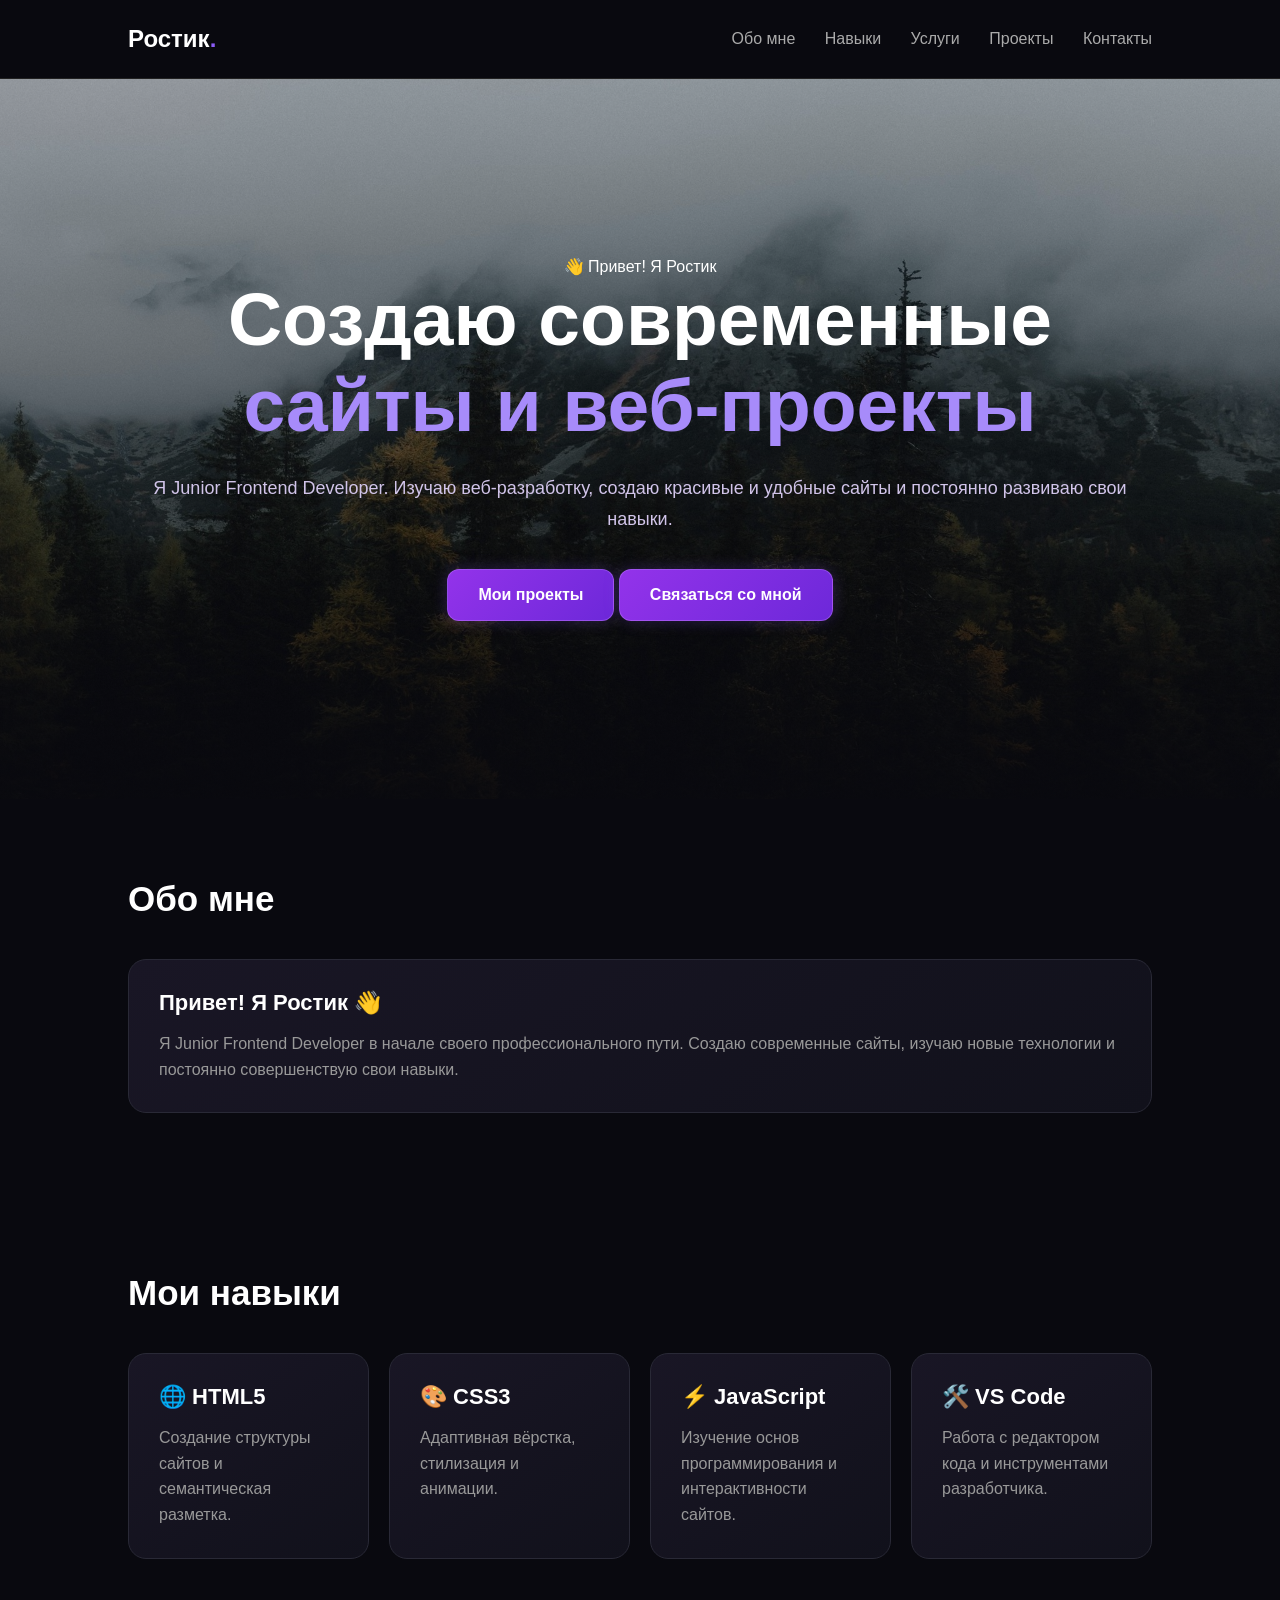
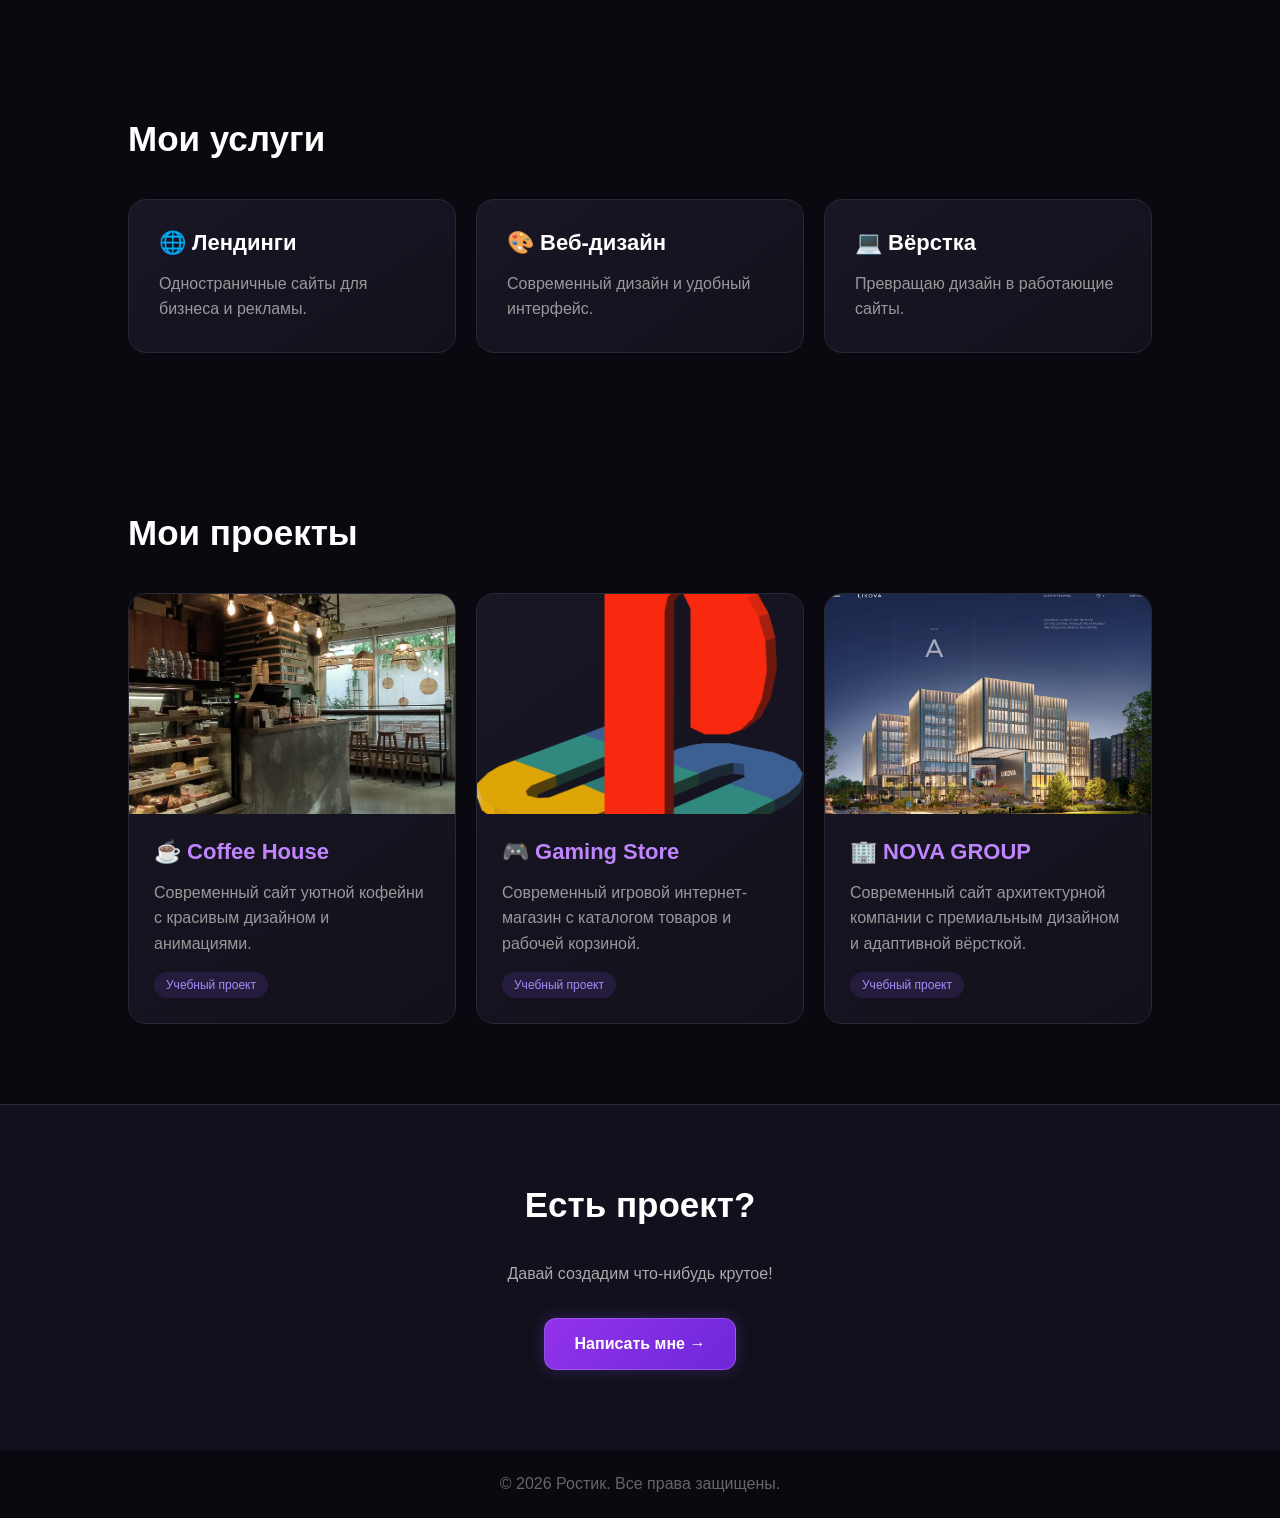
==== index.html @ 7231b983 "Add files via upload Add portfolio website files" ====
<!DOCTYPE html>
<html lang="ru">
<head>
<meta charset="UTF-8">
<meta name="viewport" content="width=device-width, initial-scale=1.0">
<title>Ростик — Junior Frontend Developer</title>

<style>
* {
    margin: 0;
    padding: 0;
    box-sizing: border-box;
}

html {
    scroll-behavior: smooth;
}

body {
    background: #09090f;
    color: white;
    font-family: Arial, sans-serif;
}

header {
    display: flex;
    justify-content: space-between;
    align-items: center;
    padding: 25px 10%;
    border-bottom: 1px solid #222;
}

.logo {
    font-size: 24px;
    font-weight: bold;
}

.logo span {
    color: #8b5cf6;
}

nav a {
    color: #aaa;
    text-decoration: none;
    margin-left: 25px;
    transition: 0.3s;
}

nav a:hover {
    color: white;
}


.hero {
    min-height: 80vh;
    display: flex;
    flex-direction: column;
    justify-content: center;
    align-items: center;
    text-align: center;
    padding: 30px 20px;

    /* Фоновое изображение */
    background-image:
    linear-gradient(
        to bottom,
        rgba(5, 5, 10, 0.25) 0%,
        rgba(5, 5, 10, 0.55) 60%,
        #09090f 100%
    ),
    url("imeges/mountains.jpg");

    background-size: cover;
    background-position: center;
    background-repeat: no-repeat;
    background-attachment: fixed;
}


.tag {
    color: #a78bfa;
    background: #1c1530;
    padding: 10px 18px;
    border-radius: 30px;
    margin-bottom: 30px;
}

h1 {
    font-size: clamp(40px, 7vw, 75px);
    width: 100%;
    max-width: 1200px;
    margin-bottom: 25px;
}

h1 span {
    color: #a78bfa;
}

.hero-text {
    color: #d1c4e9;
    font-size: 18px;
    width: 100%;
    max-width: 1000px;
    line-height: 1.7;
    margin: 25px auto 35px;
}


.btn {
    display: inline-block;
    position: relative;
    background: linear-gradient(135deg, #9333ea, #6d28d9);
    color: white;
    padding: 16px 30px;
    border: 1px solid rgba(192, 132, 252, 0.4);
    border-radius: 12px;
    text-decoration: none;
    font-weight: bold;

    box-shadow: 0 0 15px rgba(139, 92, 246, 0.25);

    transition: all 0.3s ease;
}

.btn:hover {
    transform: translateY(-5px);
    background: linear-gradient(135deg, #a855f7, #7c3aed);

    box-shadow:
        0 0 15px rgba(168, 85, 247, 0.6),
        0 0 35px rgba(124, 58, 237, 0.4);
}

.btn:active {
    transform: translateY(-1px);
}

section {
    padding: 80px 10%;
}

.section-title {
    font-size: 35px;
    margin-bottom: 40px;
}

.cards {
    display: grid;
    grid-template-columns: repeat(auto-fit, minmax(230px, 1fr));
    gap: 20px;
}


.card {
    position: relative;
    overflow: hidden;

    background: linear-gradient(
        145deg,
        #191625,
        #11111b
    );

    border: 1px solid #292936;
    border-radius: 18px;
    padding: 30px;

    transition: all 0.35s ease;
}

.card:hover {
    transform: translateY(-10px) scale(1.02);

    border-color: #a855f7;

    box-shadow:
        0 10px 25px rgba(139, 92, 246, 0.25),
        0 0 25px rgba(139, 92, 246, 0.2);
}

.card::before {
    content: "";
    position: absolute;
    top: 0;
    left: -100%;

    width: 100%;
    height: 100%;

    background: linear-gradient(
        120deg,
        transparent,
        rgba(168, 85, 247, 0.12),
        transparent
    );

    transition: left 0.6s ease;
    pointer-events: none;
}

.card:hover::before {
    left: 100%;
}

.card h3 {
    margin-bottom: 15px;
    font-size: 22px;
}

.card p {
    color: #999;
    line-height: 1.6;
}

.contact {
    text-align: center;
    background: #12101d;
    border-top: 1px solid #292936;
}

.contact p {
    color: #aaa;
    margin: 20px 0 35px;
}

footer {
    text-align: center;
    color: #666;
    padding: 25px;
}

@media (max-width: 600px) {
    header {
        padding: 20px;
        flex-direction: column;
        gap: 20px;
    }

    nav a {
        margin: 0 8px;
    }

    section {
        padding: 60px 20px;
    }

    .hero {
        background-attachment: scroll;
    }
}

.hero-title {
    animation: appear 1s ease forwards;
}

.hero-title {
    animation: appear 1s ease forwards;
}

@keyframes appear {
    from {
        opacity: 0;
        transform: translateY(30px);
    }

    to {
        opacity: 1;
        transform: translateY(0);
    }
}

.project-status {
    display: inline-block;
    margin-top: 15px;
    padding: 6px 12px;
    background: #251b3d;
    color: #a78bfa;
    border-radius: 20px;
    font-size: 12px;
}


.project-card {
    padding: 0;
    overflow: hidden;
}

.project-card img {
    display: block;
    width: 100%;
    height: 220px;
    object-fit: cover;
    transition: transform 0.5s ease;
}

.project-card:hover img {
    transform: scale(1.06);
}

.project-info {
    padding: 25px;
}

.project-info h3 {
    color: #c084fc;
    margin-bottom: 15px;
}

.project-card {
    display: block;
    text-decoration: none;
    color: inherit;
    cursor: pointer;
} 

</style>
</head>

<body>

<header>
    <div class="logo">Ростик<span>.</span></div>
   <nav>
    <a href="#about">Обо мне</a>
    <a href="#skills">Навыки</a>
    <a href="#services">Услуги</a>
    <a href="#projects">Проекты</a>
    <a href="#contact">Контакты</a>
</nav>
</header>

<main>
    <section class="hero" id="home">
    <div class="hero-content">
        <span class="hero-tag">👋 Привет! Я Ростик</span>

        <h1 class="hero-title">
    Создаю современные<br>
    <span>сайты и веб-проекты</span>
</h1>

        <p class="hero-text">
            Я Junior Frontend Developer. Изучаю веб-разработку, создаю красивые и удобные сайты и постоянно развиваю свои навыки.
        </p>

        <div class="hero-buttons">
            <a href="#projects" class="btn">Мои проекты</a>
            <a href="#contact" class="btn btn-outline">Связаться со мной</a>
        </div>
    </div>
</section>

    <section id="about">
        <h2 class="section-title">Обо мне</h2>
        <div class="card">
            <h3>Привет! Я Ростик 👋</h3>
           <p>
    Я Junior Frontend Developer в начале своего профессионального пути.
    Создаю современные сайты, изучаю новые технологии
    и постоянно совершенствую свои навыки.
</p>
        </div>
    </section>

    <section id="skills">
    <h2 class="section-title">Мои навыки</h2>

    <div class="cards">

        <div class="card">
            <h3>🌐 HTML5</h3>
            <p>
                Создание структуры сайтов
                и семантическая разметка.
            </p>
        </div>

        <div class="card">
            <h3>🎨 CSS3</h3>
            <p>
                Адаптивная вёрстка,
                стилизация и анимации.
            </p>
        </div>

        <div class="card">
            <h3>⚡ JavaScript</h3>
            <p>
                Изучение основ программирования
                и интерактивности сайтов.
            </p>
        </div>

        <div class="card">
            <h3>🛠️ VS Code</h3>
            <p>
                Работа с редактором кода
                и инструментами разработчика.
            </p>
        </div>

    </div>
</section>

    <section id="services">
        <h2 class="section-title">Мои услуги</h2>

        <div class="cards">
            <div class="card">
                <h3>🌐 Лендинги</h3>
                <p>Одностраничные сайты для бизнеса и рекламы.</p>
            </div>

            <div class="card">
                <h3>🎨 Веб-дизайн</h3>
                <p>Современный дизайн и удобный интерфейс.</p>
            </div>

            <div class="card">
                <h3>💻 Вёрстка</h3>
                <p>Превращаю дизайн в работающие сайты.</p>
            </div>
        </div>
    </section>

<section id="projects">
    <h2 class="section-title">Мои проекты</h2>

    <div class="cards">
    
<a href="coffee.html" class="card project-card">
    <img src="imeges/coffee.jpg" alt="Сайт кофейни">

    <div class="project-info">
        <h3>☕ Coffee House</h3>

        <p>
            Современный сайт уютной кофейни
            с красивым дизайном и анимациями.
        </p>

        <span class="project-status">Учебный проект</span>
    </div>
</a>

        
<a href="gaming.html" class="card project-card">
    <img src="imeges/logo.jpg" alt="Gaming Store">

    <div class="project-info">
        <h3>🎮 Gaming Store</h3>

        <p>
            Современный игровой интернет-магазин
            с каталогом товаров и рабочей корзиной.
        </p>

        <span class="project-status">Учебный проект</span>
    </div>
</a>

     <a href="company.html" class="card project-card">
    <img src="imeges/nova-group.jpg" alt="NOVA GROUP">

    <div class="project-info">
        <h3>🏢 NOVA GROUP</h3>
        <p>
            Современный сайт архитектурной компании
            с премиальным дизайном и адаптивной вёрсткой.
        </p>
        <span class="project-status">Учебный проект</span>
    </div>
</a>

    </div>
</section>
 
    <section class="contact" id="contact">
        <h2 class="section-title">Есть проект?</h2>
        <p>Давай создадим что-нибудь крутое!</p>
        <a href="mailto:forzaxstorm@email.com" class="btn">
            Написать мне →
        </a>
    </section>
</main>

<footer>
    © 2026 Ростик. Все права защищены.
</footer>

<script>
const observer = new IntersectionObserver((entries) => {
    entries.forEach((entry) => {
        if (entry.isIntersecting) {
            entry.target.classList.add("active");
            observer.unobserve(entry.target);
        }
    });
}, {
    threshold: 0.15
});

document.querySelectorAll(
    ".section-title, .card"
).forEach((element) => {
    element.classList.add("reveal");
    observer.observe(element);
});
</script>

</body>
</html>
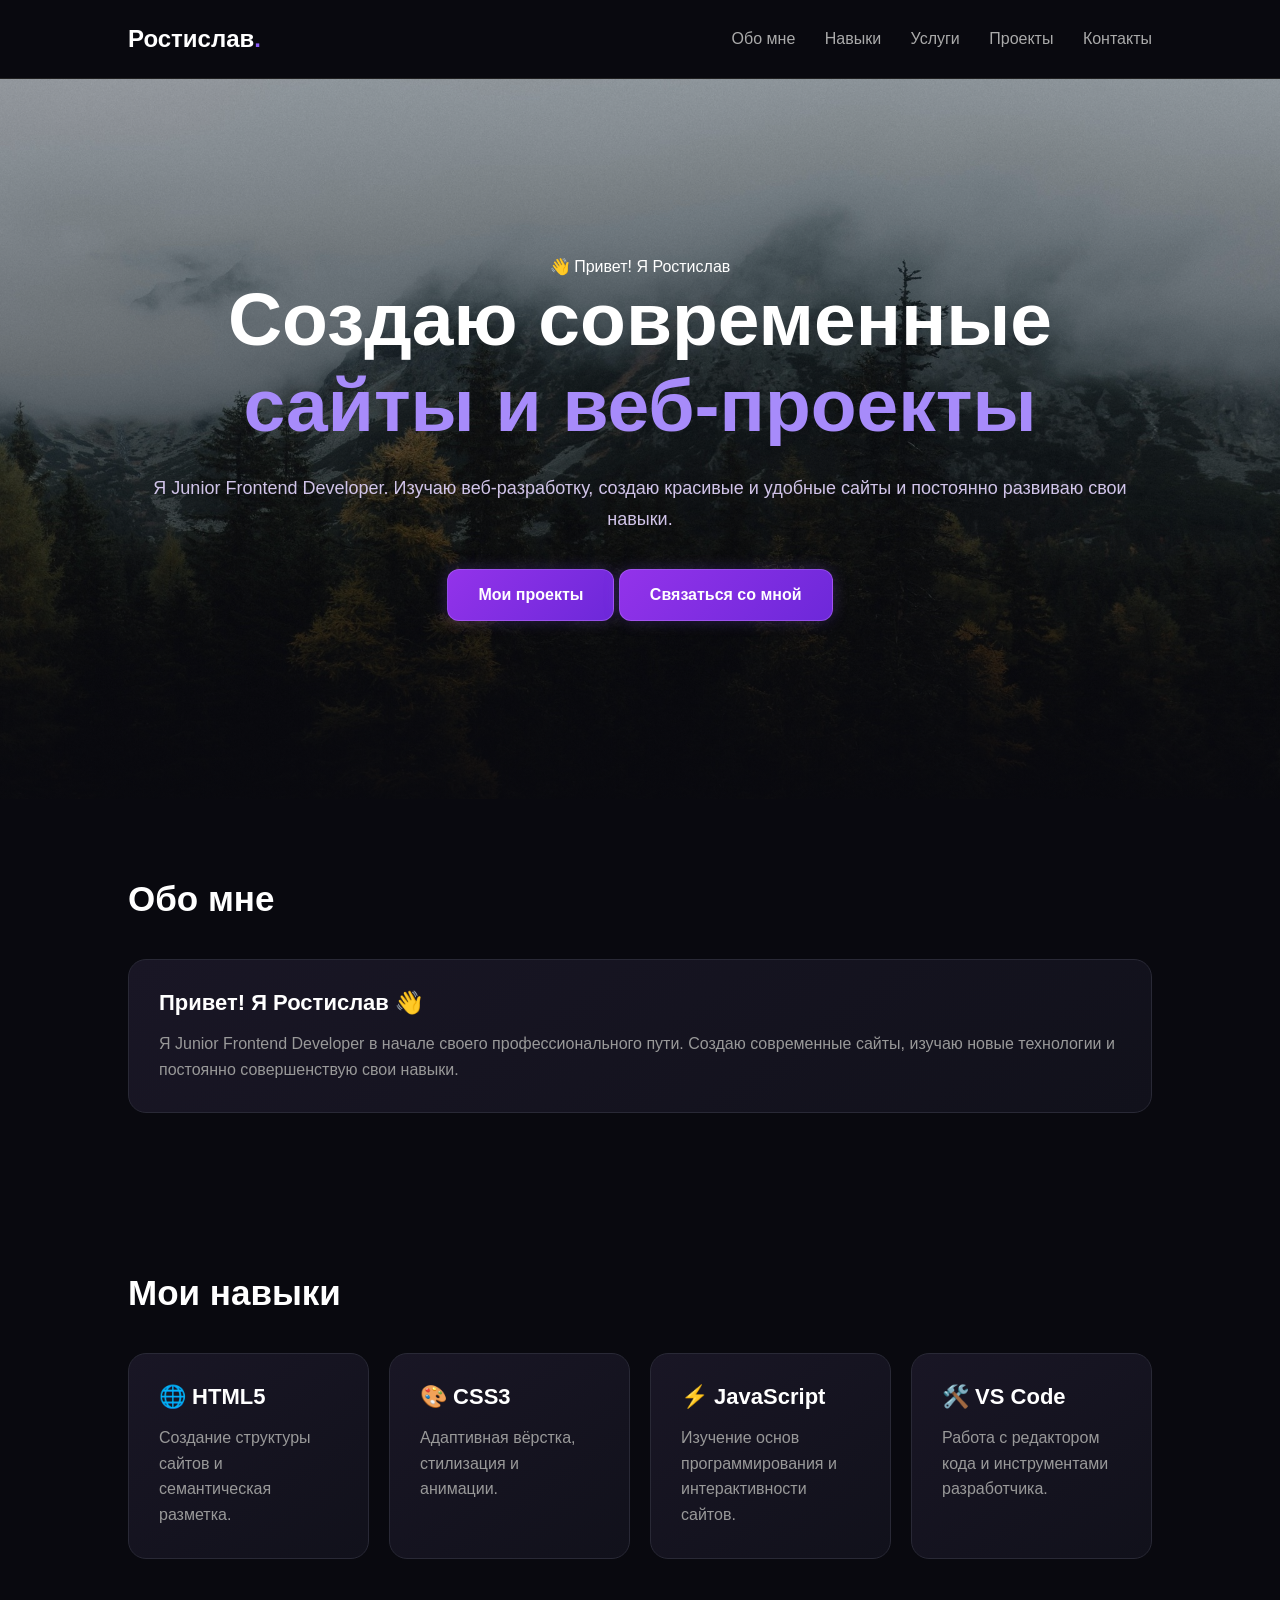
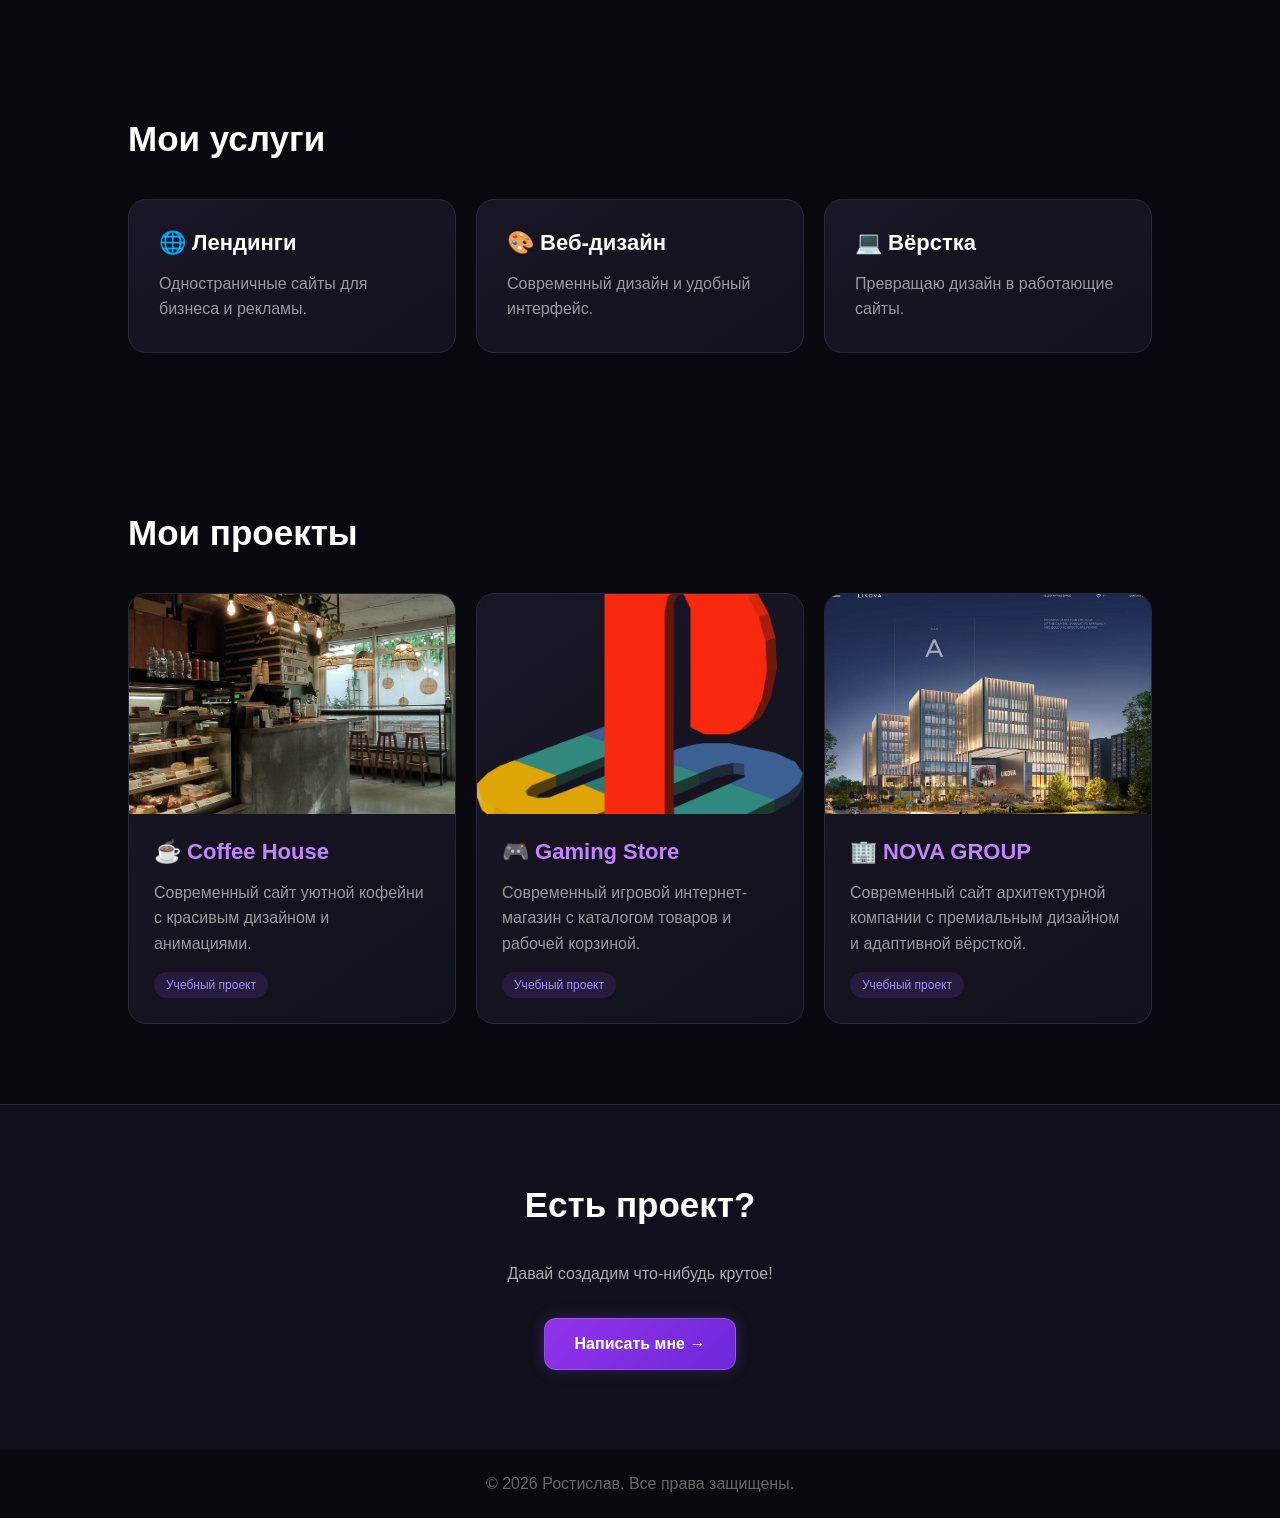
==== commit cf65b18f: "Update index.html" ====
--- a/index.html
+++ b/index.html
@@ -4,7 +4,7 @@
 <head>
 <meta charset="UTF-8">
 <meta name="viewport" content="width=device-width, initial-scale=1.0">
-<title>Ростик — Junior Frontend Developer</title>
+<title>Ростислав — Junior Frontend Developer</title>
 
 <style>
 * {
@@ -320,7 +320,7 @@
 <body>
 
 <header>
-    <div class="logo">Ростик<span>.</span></div>
+    <div class="logo">Ростислав<span>.</span></div>
    <nav>
     <a href="#about">Обо мне</a>
     <a href="#skills">Навыки</a>
@@ -333,7 +333,7 @@
 <main>
     <section class="hero" id="home">
     <div class="hero-content">
-        <span class="hero-tag">👋 Привет! Я Ростик</span>
+        <span class="hero-tag">👋 Привет! Я Ростислав</span>
 
         <h1 class="hero-title">
     Создаю современные<br>
@@ -354,7 +354,7 @@
     <section id="about">
         <h2 class="section-title">Обо мне</h2>
         <div class="card">
-            <h3>Привет! Я Ростик 👋</h3>
+            <h3>Привет! Я Ростислав 👋</h3>
            <p>
     Я Junior Frontend Developer в начале своего профессионального пути.
     Создаю современные сайты, изучаю новые технологии
@@ -486,7 +486,7 @@
 </main>
 
 <footer>
-    © 2026 Ростик. Все права защищены.
+    © 2026 Ростислав. Все права защищены.
 </footer>
 
 <script>
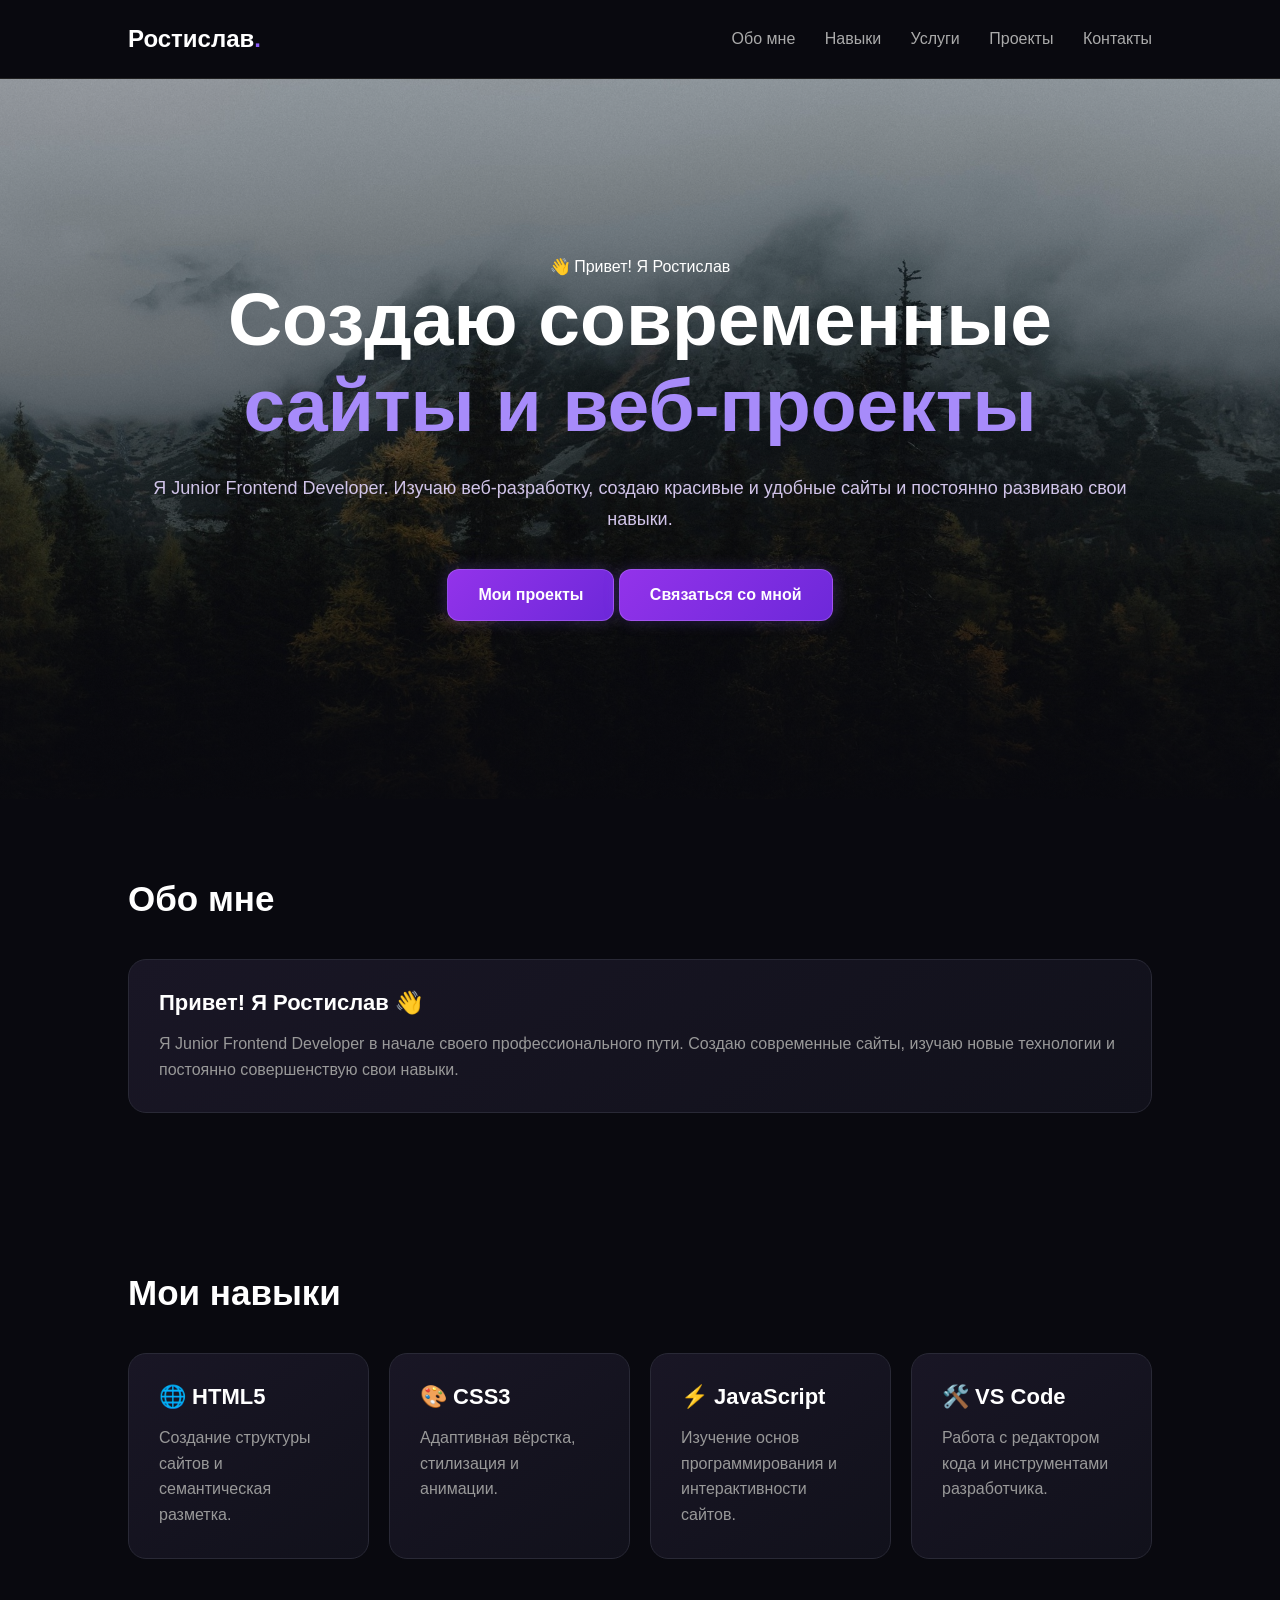
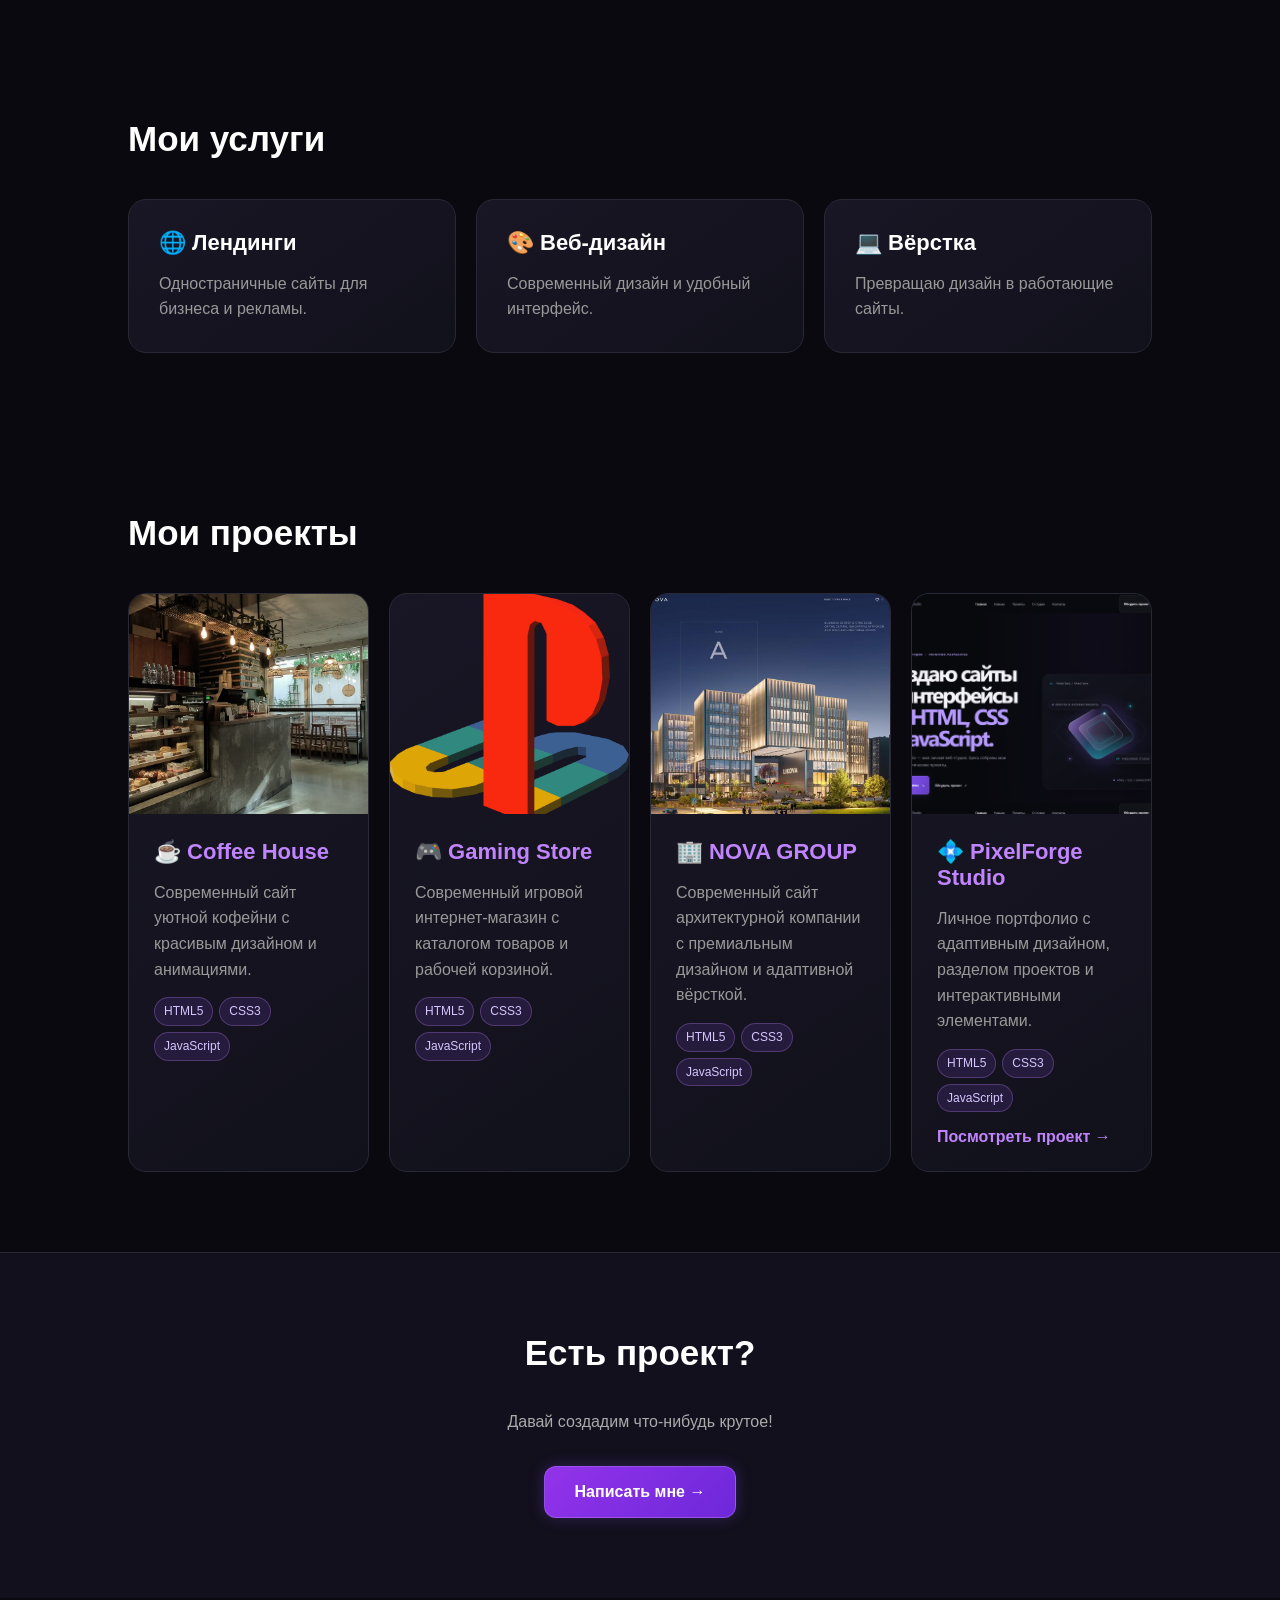
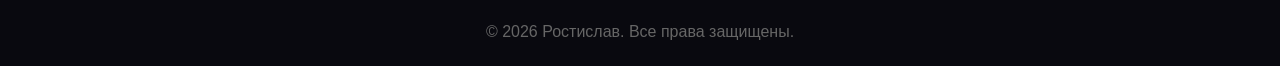
==== commit a4b9e66b: "Improve portfolio project cards and navigation Co-authored-by: Copilot <223556219+Copilot@users.nore" ====
--- a/index.html
+++ b/index.html
@@ -270,14 +270,23 @@
     }
 }
 
-.project-status {
-    display: inline-block;
+.project-tech-tags {
+    display: flex;
+    flex-wrap: wrap;
+    gap: 6px;
     margin-top: 15px;
-    padding: 6px 12px;
+    padding: 0;
+    list-style: none;
+}
+
+.project-tech-tags li {
+    padding: 5px 9px;
+    border: 1px solid rgba(192, 132, 252, 0.28);
     background: #251b3d;
-    color: #a78bfa;
+    color: #d5c6ff;
     border-radius: 20px;
     font-size: 12px;
+    line-height: 1.4;
 }
 
 
@@ -305,6 +314,17 @@
 .project-info h3 {
     color: #c084fc;
     margin-bottom: 15px;
+}
+
+.project-link {
+    display: block;
+    margin-top: 16px;
+    color: #c084fc;
+    font-weight: bold;
+}
+
+.project-card:hover .project-link {
+    color: #a78bfa;
 }
 
 .project-card {
@@ -440,7 +460,11 @@
             с красивым дизайном и анимациями.
         </p>
 
-        <span class="project-status">Учебный проект</span>
+        <ul class="project-tech-tags" aria-label="Технологии проекта">
+            <li>HTML5</li>
+            <li>CSS3</li>
+            <li>JavaScript</li>
+        </ul>
     </div>
 </a>
 
@@ -456,7 +480,11 @@
             с каталогом товаров и рабочей корзиной.
         </p>
 
-        <span class="project-status">Учебный проект</span>
+        <ul class="project-tech-tags" aria-label="Технологии проекта">
+            <li>HTML5</li>
+            <li>CSS3</li>
+            <li>JavaScript</li>
+        </ul>
     </div>
 </a>
 
@@ -469,7 +497,31 @@
             Современный сайт архитектурной компании
             с премиальным дизайном и адаптивной вёрсткой.
         </p>
-        <span class="project-status">Учебный проект</span>
+        <ul class="project-tech-tags" aria-label="Технологии проекта">
+            <li>HTML5</li>
+            <li>CSS3</li>
+            <li>JavaScript</li>
+        </ul>
+    </div>
+</a>
+
+<a href="https://forzaxstorm-crypto.github.io/portfolio/pixelforge-studio/" class="card project-card">
+    <img src="imeges/pixelforge-studio.png" alt="Главный экран PixelForge Studio с навигацией, заголовком и графической композицией">
+
+    <div class="project-info">
+        <h3>💠 PixelForge Studio</h3>
+
+        <p>
+            Личное портфолио с адаптивным дизайном,
+            разделом проектов и интерактивными элементами.
+        </p>
+
+        <ul class="project-tech-tags" aria-label="Технологии проекта">
+            <li>HTML5</li>
+            <li>CSS3</li>
+            <li>JavaScript</li>
+        </ul>
+        <span class="project-link">Посмотреть проект →</span>
     </div>
 </a>
 
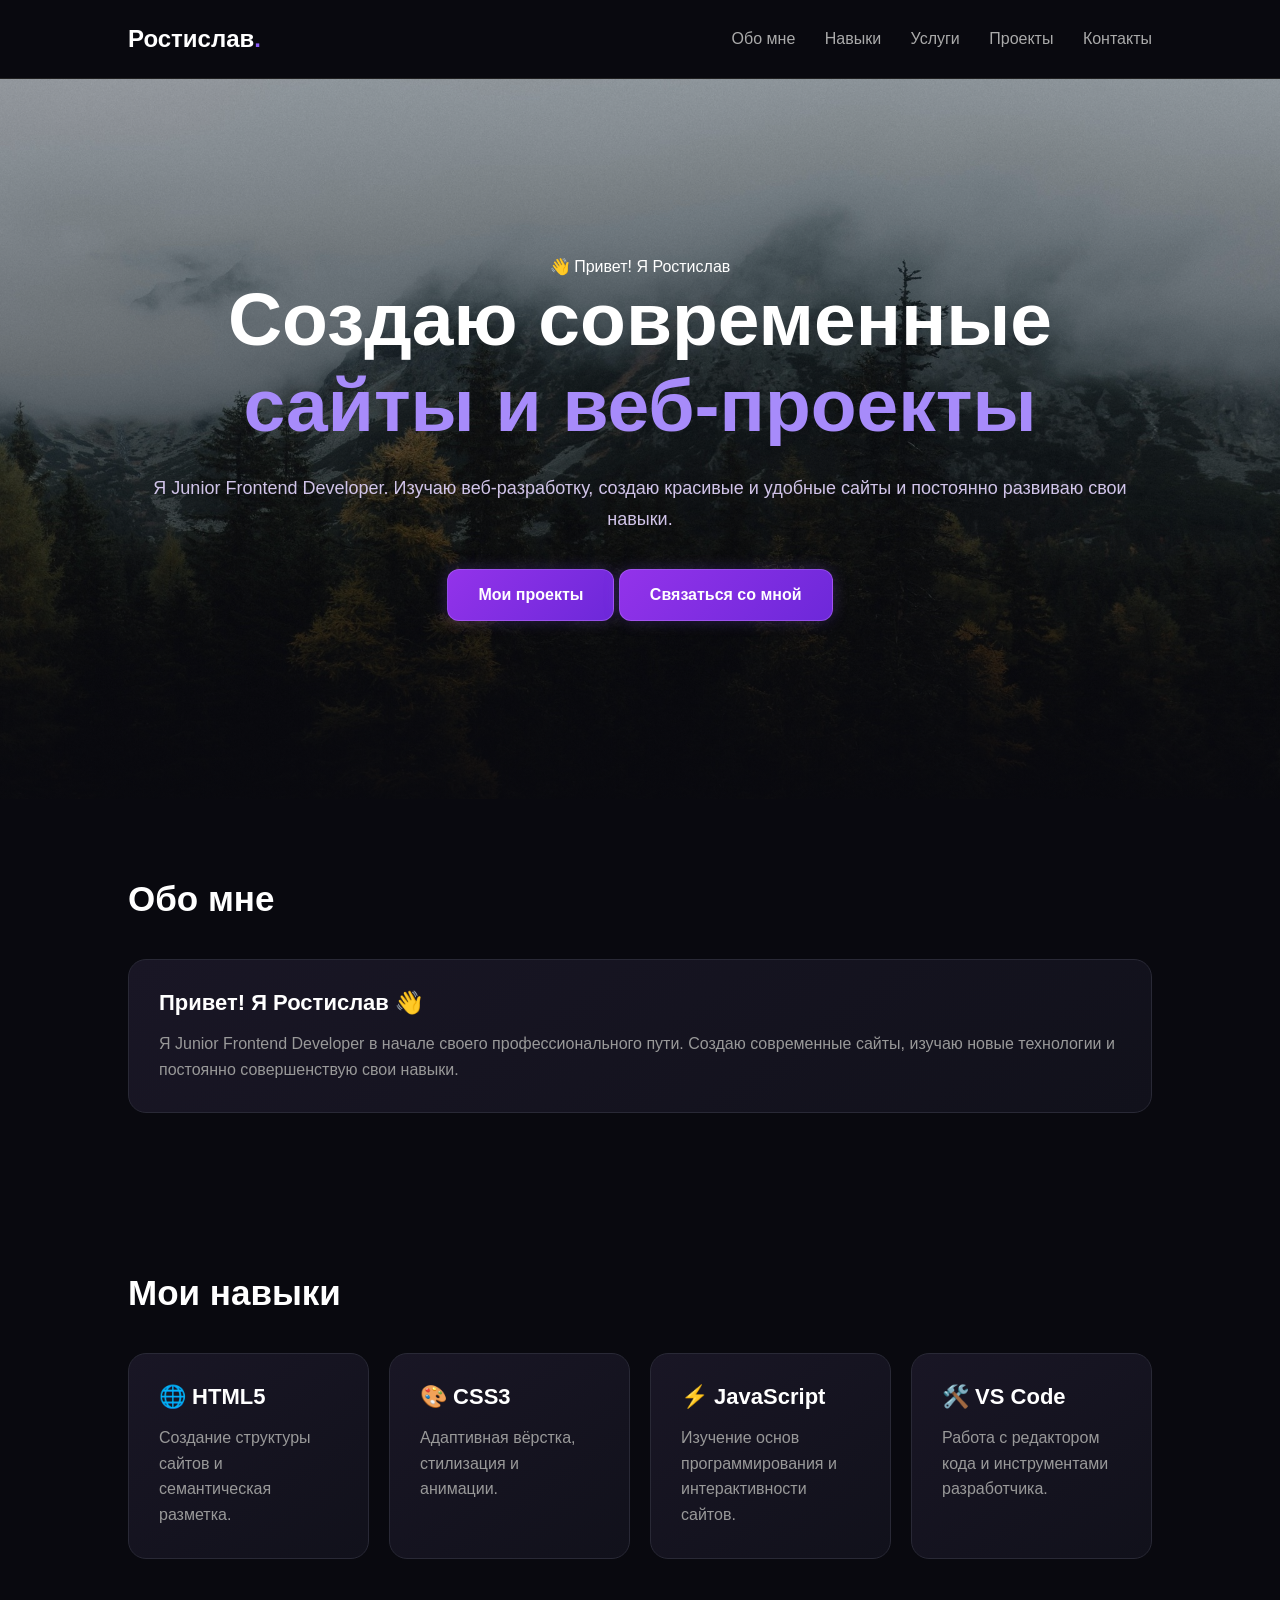
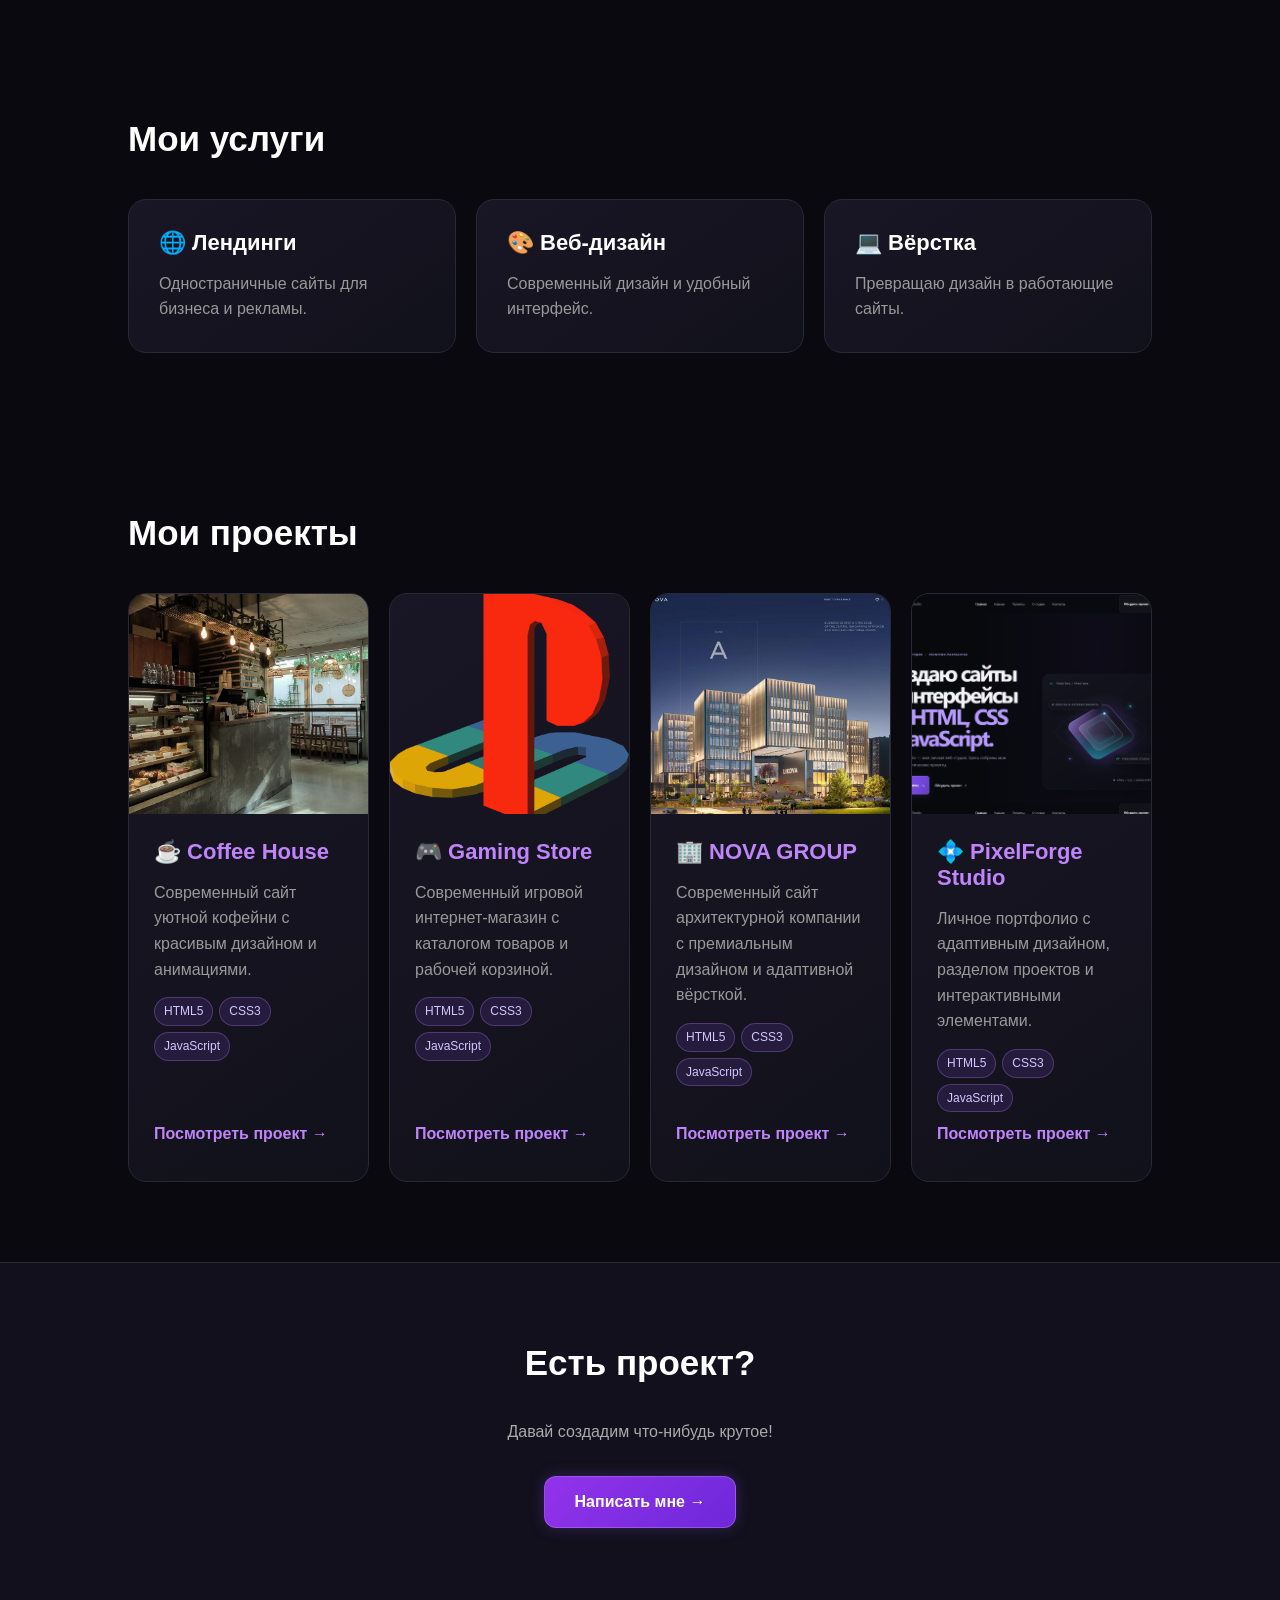
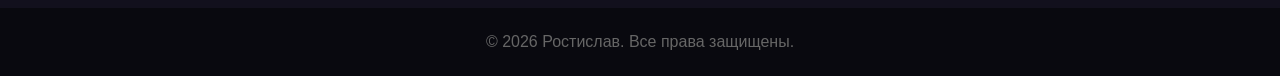
==== commit 3efe3168: "Add project links to portfolio cards" ====
--- a/index.html
+++ b/index.html
@@ -291,6 +291,8 @@
 
 
 .project-card {
+    display: flex;
+    flex-direction: column;
     padding: 0;
     overflow: hidden;
 }
@@ -308,6 +310,9 @@
 }
 
 .project-info {
+    display: flex;
+    flex: 1;
+    flex-direction: column;
     padding: 25px;
 }
 
@@ -317,22 +322,23 @@
 }
 
 .project-link {
-    display: block;
-    margin-top: 16px;
+    display: inline-flex;
+    min-height: 44px;
+    align-items: center;
+    align-self: flex-start;
+    margin-top: auto;
+    padding: 8px 10px;
+    margin-left: -10px;
+    border-radius: 8px;
     color: #c084fc;
     font-weight: bold;
+    text-decoration: none;
+    transition: color 0.3s ease;
 }
 
 .project-card:hover .project-link {
     color: #a78bfa;
 }
-
-.project-card {
-    display: block;
-    text-decoration: none;
-    color: inherit;
-    cursor: pointer;
-} 
 
 </style>
 </head>
@@ -449,7 +455,7 @@
 
     <div class="cards">
     
-<a href="coffee.html" class="card project-card">
+<article class="card project-card">
     <img src="imeges/coffee.jpg" alt="Сайт кофейни">
 
     <div class="project-info">
@@ -465,11 +471,12 @@
             <li>CSS3</li>
             <li>JavaScript</li>
         </ul>
-    </div>
-</a>
+        <a class="project-link" href="coffee.html" aria-label="Посмотреть проект Coffee House">Посмотреть проект →</a>
+    </div>
+</article>
 
         
-<a href="gaming.html" class="card project-card">
+<article class="card project-card">
     <img src="imeges/logo.jpg" alt="Gaming Store">
 
     <div class="project-info">
@@ -485,10 +492,11 @@
             <li>CSS3</li>
             <li>JavaScript</li>
         </ul>
-    </div>
-</a>
-
-     <a href="company.html" class="card project-card">
+        <a class="project-link" href="gaming.html" aria-label="Посмотреть проект Gaming Store">Посмотреть проект →</a>
+    </div>
+</article>
+
+     <article class="card project-card">
     <img src="imeges/nova-group.jpg" alt="NOVA GROUP">
 
     <div class="project-info">
@@ -502,10 +510,11 @@
             <li>CSS3</li>
             <li>JavaScript</li>
         </ul>
-    </div>
-</a>
-
-<a href="https://forzaxstorm-crypto.github.io/portfolio/pixelforge-studio/" class="card project-card">
+        <a class="project-link" href="company.html" aria-label="Посмотреть проект NOVA GROUP">Посмотреть проект →</a>
+    </div>
+</article>
+
+<article class="card project-card">
     <img src="imeges/pixelforge-studio.png" alt="Главный экран PixelForge Studio с навигацией, заголовком и графической композицией">
 
     <div class="project-info">
@@ -521,9 +530,9 @@
             <li>CSS3</li>
             <li>JavaScript</li>
         </ul>
-        <span class="project-link">Посмотреть проект →</span>
-    </div>
-</a>
+        <a class="project-link" href="https://forzaxstorm-crypto.github.io/portfolio/pixelforge-studio/" aria-label="Посмотреть проект PixelForge Studio">Посмотреть проект →</a>
+    </div>
+</article>
 
     </div>
 </section>
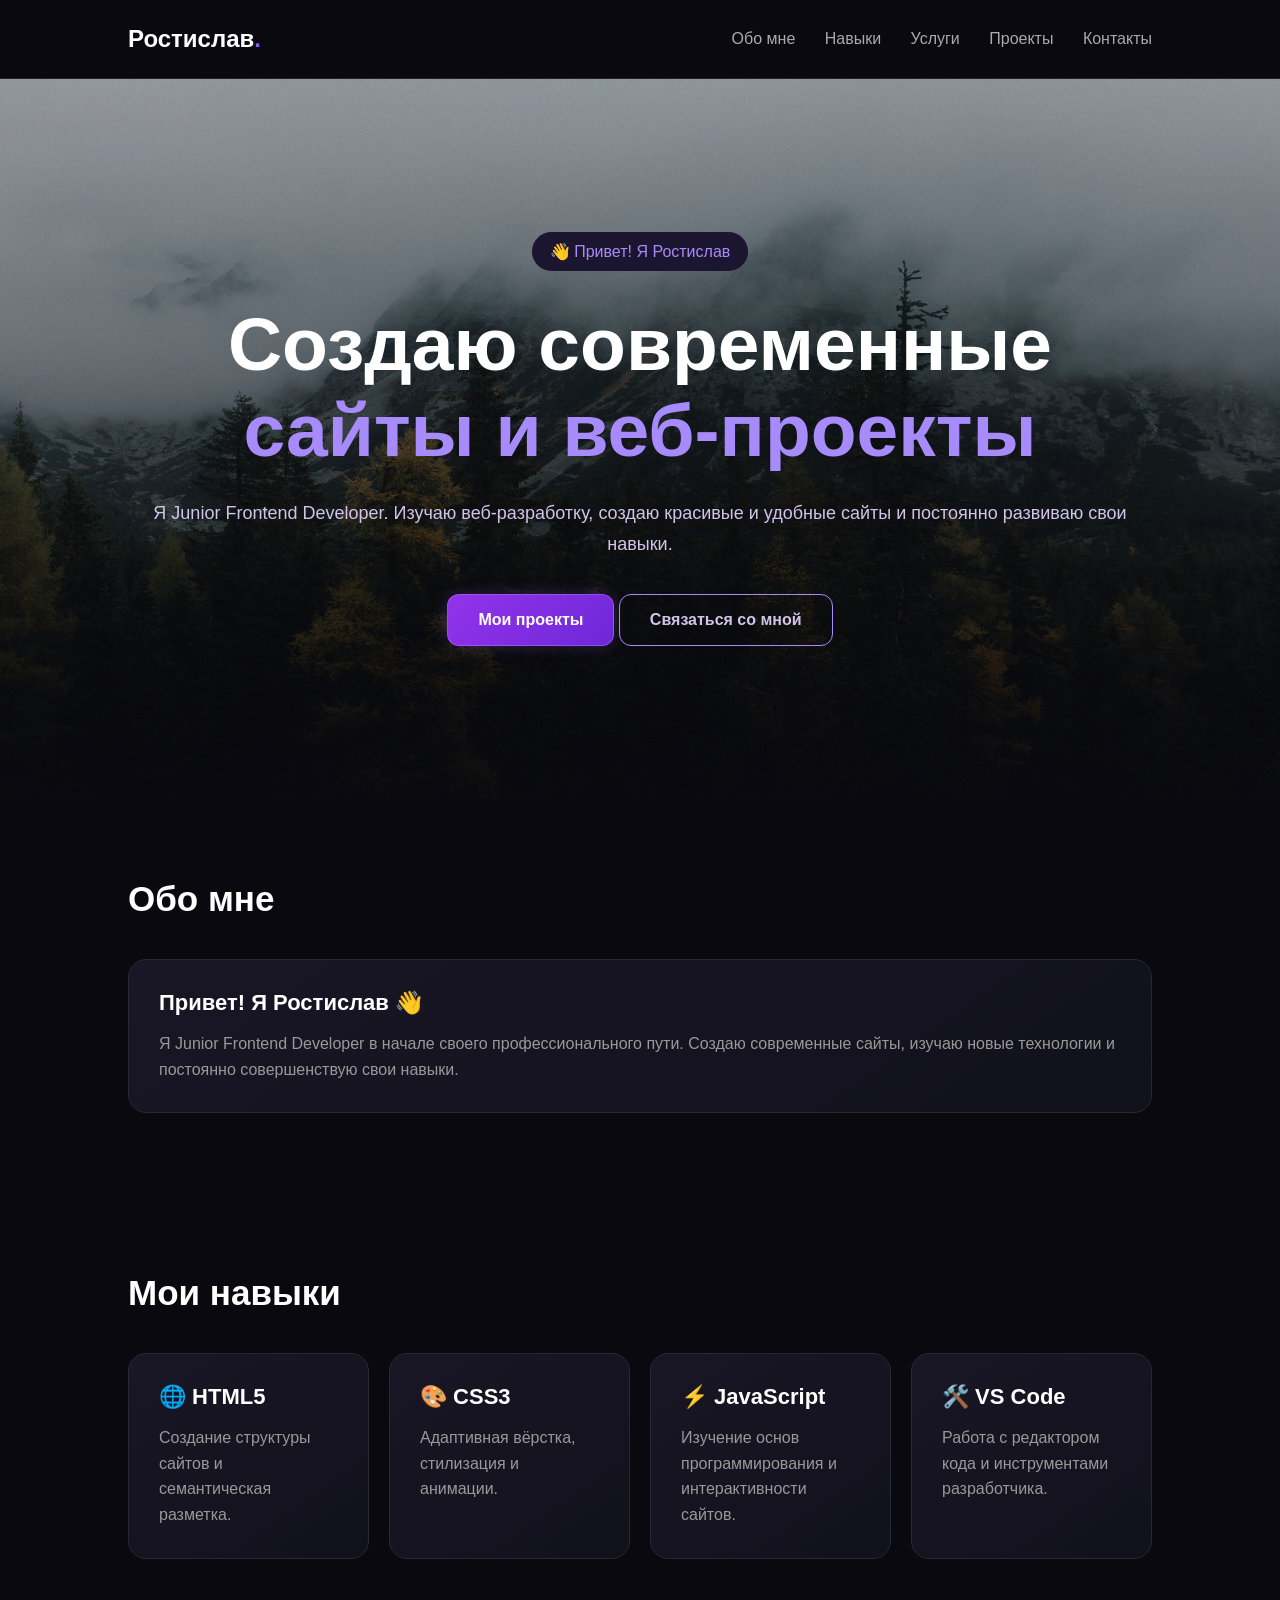
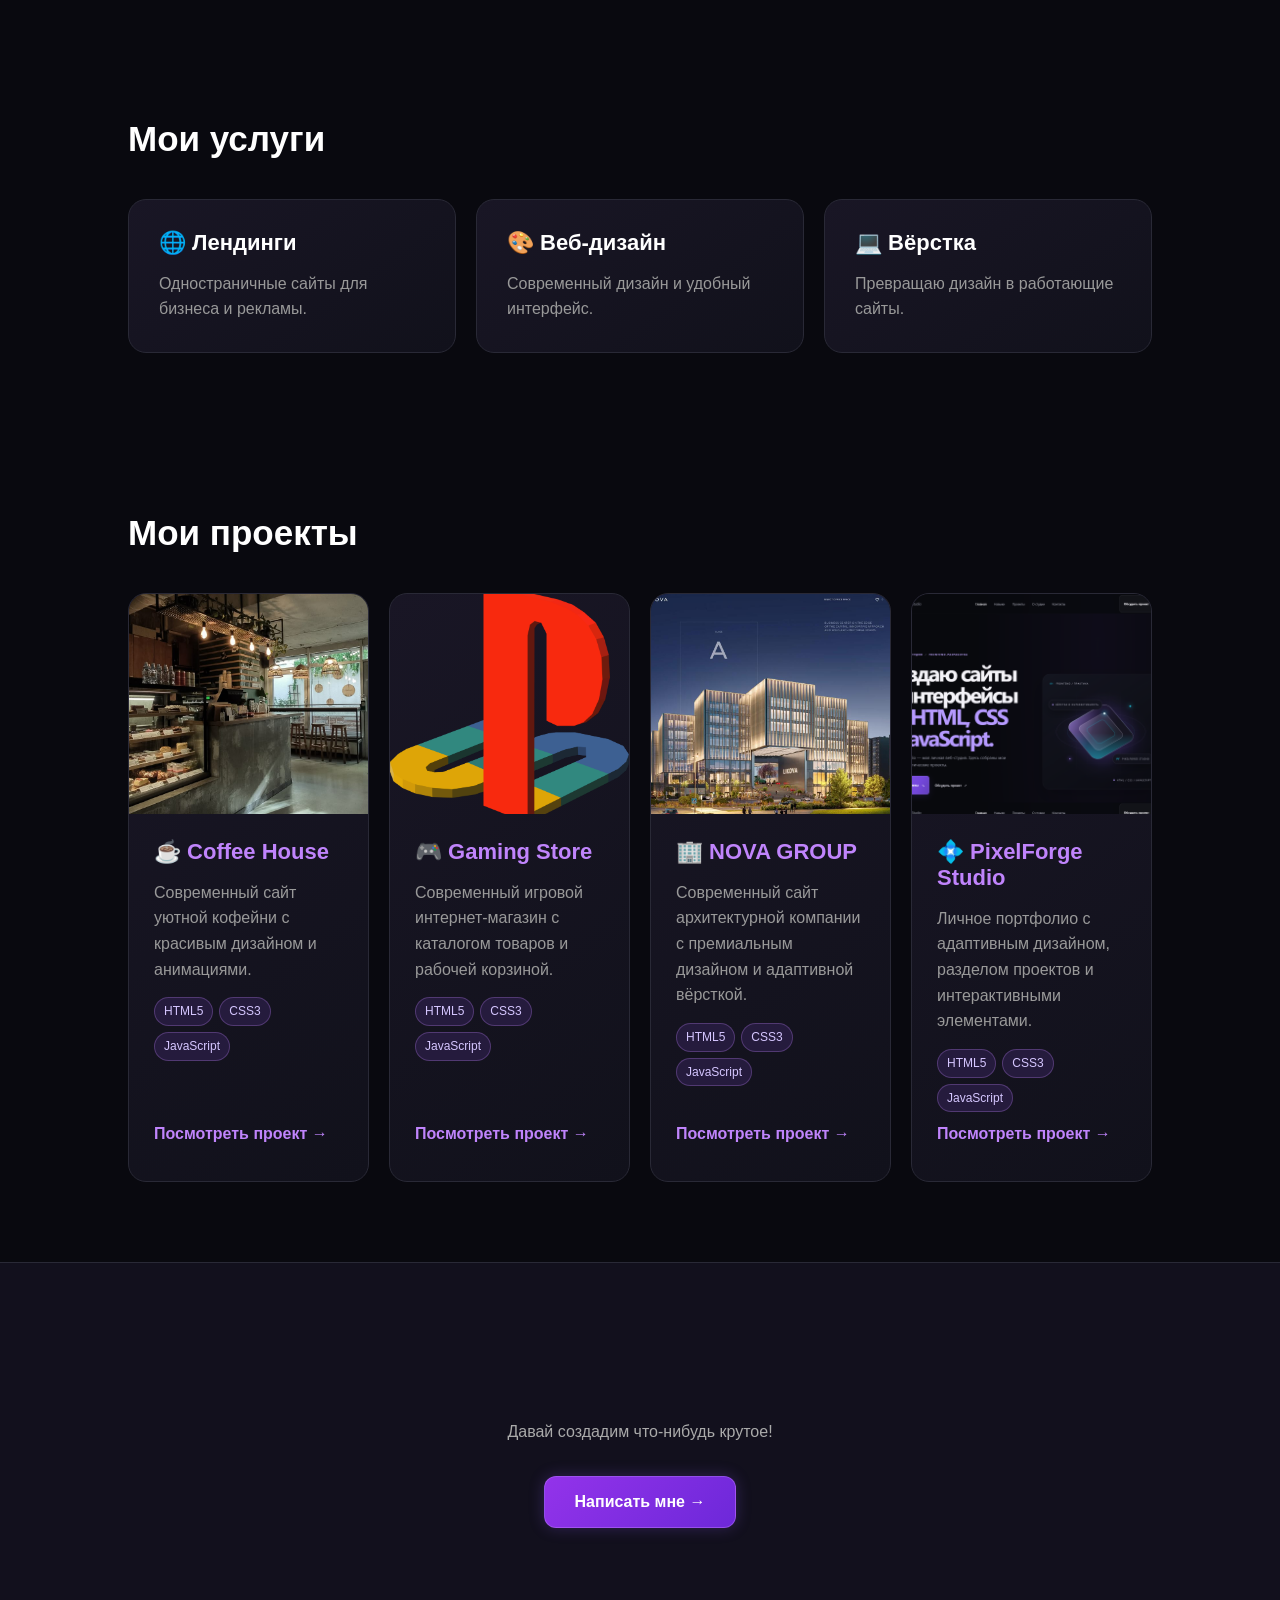
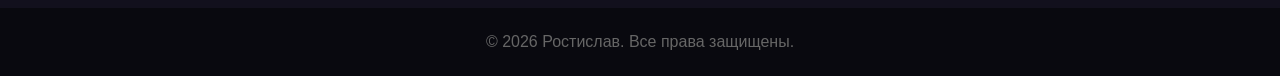
==== commit 743380e5: "Improve portfolio accessibility and documentation Co-authored-by: Copilot <223556219+Copilot@users.n" ====
--- a/index.html
+++ b/index.html
@@ -5,6 +5,12 @@
 <meta charset="UTF-8">
 <meta name="viewport" content="width=device-width, initial-scale=1.0">
 <title>Ростислав — Junior Frontend Developer</title>
+<meta name="description" content="Портфолио Ростислава, frontend-разработчика: адаптивные сайты и веб-проекты на HTML, CSS и JavaScript.">
+<meta property="og:title" content="Ростислав — Junior Frontend Developer">
+<meta property="og:description" content="Портфолио Ростислава, frontend-разработчика: адаптивные сайты и веб-проекты на HTML, CSS и JavaScript.">
+<meta property="og:url" content="https://forzaxstorm-crypto.github.io/portfolio/">
+<meta property="og:image" content="https://forzaxstorm-crypto.github.io/portfolio/imeges/pixelforge-studio.png">
+<meta property="og:type" content="website">
 
 <style>
 * {
@@ -21,6 +27,21 @@
     background: #09090f;
     color: white;
     font-family: Arial, sans-serif;
+}
+
+.skip-link {
+    position: fixed;
+    top: 1rem;
+    left: 1rem;
+    z-index: 10000;
+    padding: 0.75rem 1rem;
+    background: #fff;
+    color: #111;
+    transform: translateY(calc(-100% - 1rem));
+}
+
+.skip-link:focus {
+    transform: translateY(0);
 }
 
 header {
@@ -78,7 +99,9 @@
 }
 
 
-.tag {
+.tag,
+.hero-tag {
+    display: inline-block;
     color: #a78bfa;
     background: #1c1530;
     padding: 10px 18px;
@@ -134,6 +157,19 @@
 
 .btn:active {
     transform: translateY(-1px);
+}
+
+.btn-outline {
+    background: transparent;
+    color: #d1c4e9;
+    border-color: #a78bfa;
+    box-shadow: none;
+}
+
+.btn-outline:hover {
+    background: rgba(139, 92, 246, 0.12);
+    border-color: #c084fc;
+    box-shadow: 0 0 18px rgba(139, 92, 246, 0.25);
 }
 
 section {
@@ -340,10 +376,53 @@
     color: #a78bfa;
 }
 
+.reveal {
+    opacity: 0;
+    translate: 0 24px;
+    transition: opacity 0.6s ease, translate 0.6s ease;
+}
+
+.card.reveal {
+    transition:
+        opacity 0.6s ease,
+        translate 0.6s ease,
+        transform 0.35s ease,
+        border-color 0.35s ease,
+        box-shadow 0.35s ease;
+}
+
+.reveal.active,
+.reveal:focus-within {
+    opacity: 1;
+    translate: 0 0;
+}
+
+@media (prefers-reduced-motion: reduce) {
+    html {
+        scroll-behavior: auto !important;
+    }
+
+    *,
+    *::before,
+    *::after {
+        animation: none !important;
+        transition-property: color, background-color, border-color, box-shadow !important;
+    }
+
+    .reveal,
+    .reveal.active,
+    .reveal:focus-within {
+        opacity: 1;
+        translate: none;
+    }
+}
+
 </style>
 </head>
 
 <body>
+
+<a class="skip-link" href="#main-content">Перейти к основному содержимому</a>
 
 <header>
     <div class="logo">Ростислав<span>.</span></div>
@@ -356,7 +435,7 @@
 </nav>
 </header>
 
-<main>
+<main id="main-content" tabindex="-1">
     <section class="hero" id="home">
     <div class="hero-content">
         <span class="hero-tag">👋 Привет! Я Ростислав</span>
@@ -456,7 +535,7 @@
     <div class="cards">
     
 <article class="card project-card">
-    <img src="imeges/coffee.jpg" alt="Сайт кофейни">
+    <img src="imeges/coffee.jpg" alt="Интерьер кофейни Coffee House">
 
     <div class="project-info">
         <h3>☕ Coffee House</h3>
@@ -477,7 +556,7 @@
 
         
 <article class="card project-card">
-    <img src="imeges/logo.jpg" alt="Gaming Store">
+    <img src="imeges/logo.jpg" alt="Символ PlayStation">
 
     <div class="project-info">
         <h3>🎮 Gaming Store</h3>
@@ -497,7 +576,7 @@
 </article>
 
      <article class="card project-card">
-    <img src="imeges/nova-group.jpg" alt="NOVA GROUP">
+    <img src="imeges/nova-group.jpg" alt="Современный бизнес-центр NOVA GROUP">
 
     <div class="project-info">
         <h3>🏢 NOVA GROUP</h3>
@@ -551,23 +630,25 @@
 </footer>
 
 <script>
-const observer = new IntersectionObserver((entries) => {
-    entries.forEach((entry) => {
-        if (entry.isIntersecting) {
-            entry.target.classList.add("active");
-            observer.unobserve(entry.target);
-        }
+if (typeof IntersectionObserver === "function") {
+    const observer = new IntersectionObserver((entries) => {
+        entries.forEach((entry) => {
+            if (entry.isIntersecting) {
+                entry.target.classList.add("active");
+                observer.unobserve(entry.target);
+            }
+        });
+    }, {
+        threshold: 0.15
     });
-}, {
-    threshold: 0.15
-});
-
-document.querySelectorAll(
-    ".section-title, .card"
-).forEach((element) => {
-    element.classList.add("reveal");
-    observer.observe(element);
-});
+
+    document.querySelectorAll(
+        ".section-title, .card"
+    ).forEach((element) => {
+        element.classList.add("reveal");
+        observer.observe(element);
+    });
+}
 </script>
 
 </body>
